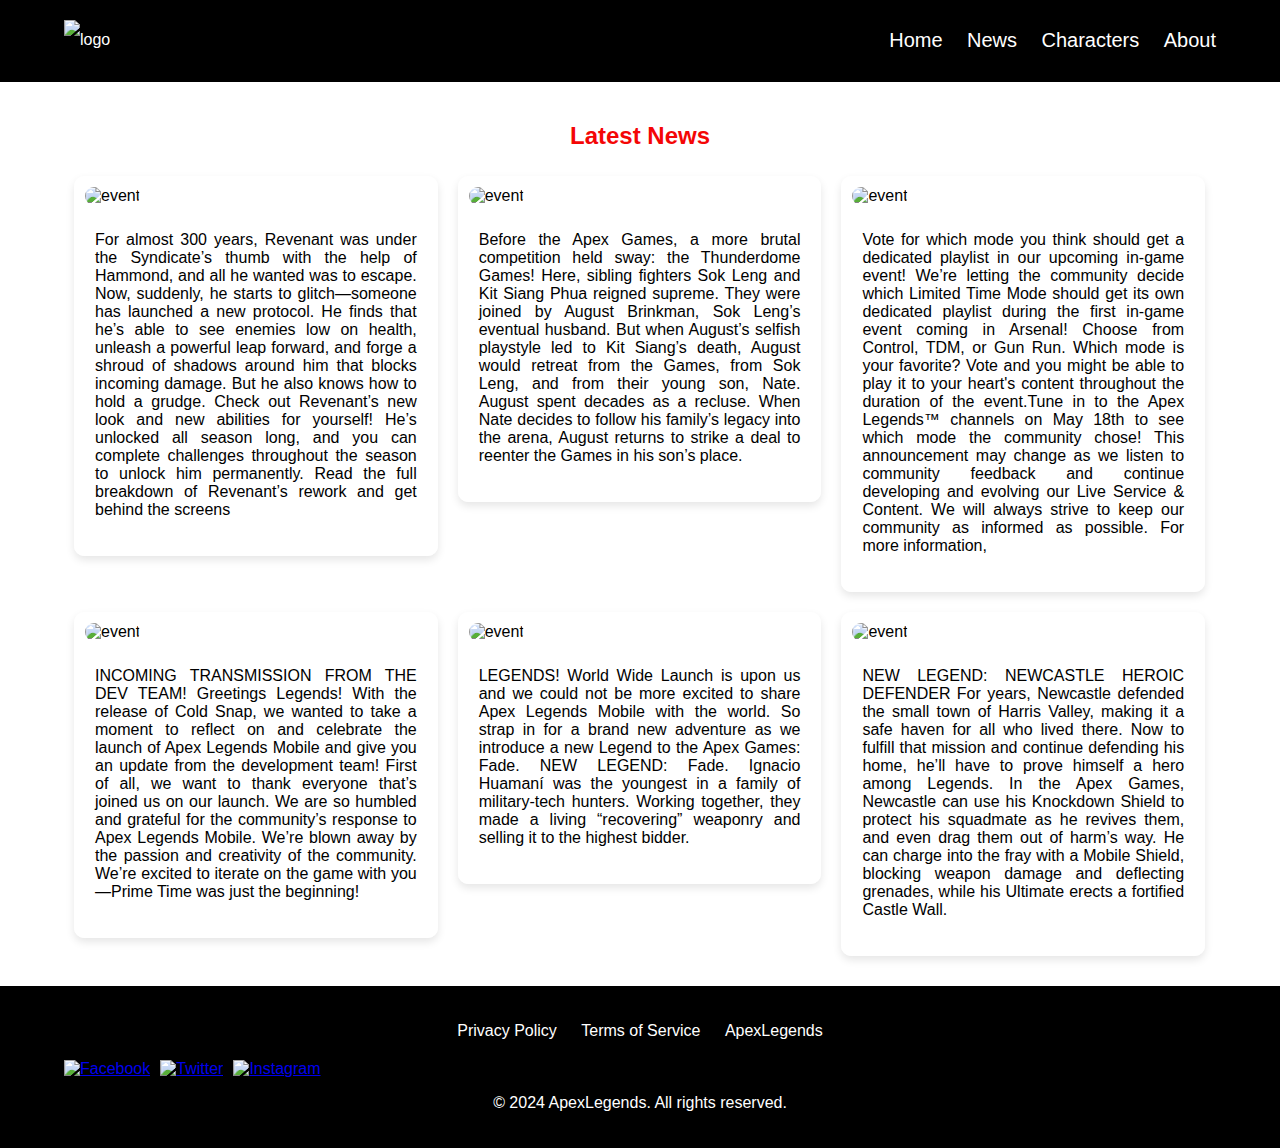
==== page2.html @ f3a924d4 "Add files via upload" ====
<!DOCTYPE html>
<html lang="en">
<head>
    <meta charset="UTF-8">
    <meta name="viewport" content="width=device-width, initial-scale=1.0">
    <title>News</title>
    <link rel="stylesheet" href="page2.css">
</head>
<body>
    <header>
        <div class="container">
            <div class="logo">
                <a href="index.html"></a>
                    <img src="./pics/logo.png" alt="logo" class="logo-image"> 
            </div> 
             <nav>
                <ul>
                    <li><a href="index.html">Home</a></li>
                <li><a href="page2.html">News</a></li>
                <li><a href="page3.html">Characters</a></li>
                <li><a href="page4.html">About</a></li>
                </ul>
            </nav>
            <div class="clear"></div> 
        </div>
    </header>

    <main>
      
        </section>

        <section class="sections">
            <!-- Unique Sections -->
            
                
                

            </div>
            <div>
                

            </div>
            <div class="container">
                <!-- Section 1 -->
                <h1> Latest News</h1>

                <!-- Container 1 -->
                <div class="container2">
                    <img src="./pics/box1.jpeg" alt="event" class="event-img">
                    <p class="maintext">For almost 300 years, Revenant was under the Syndicate’s thumb with the help of Hammond, and all he wanted was to escape. Now, suddenly, he starts to glitch—someone has launched a new protocol. He finds that he’s able to see enemies low on health, unleash a powerful leap forward, and forge a shroud of shadows around him that blocks incoming damage. But he also knows how to hold a grudge. 

                        Check out Revenant’s new look and new abilities for yourself! He’s unlocked all season long, and you can complete challenges throughout the season to unlock him permanently. Read the full breakdown of Revenant’s rework and get behind the screens
                    </p>
                </div>

                <!-- Container 2 -->
                
                <div class="container2">
                    <img src="./pics/box2.jpeg" alt="event" class="event-img3">
                    <p class="maintext3">Before the Apex Games, a more brutal competition held sway: the Thunderdome Games! Here, sibling fighters Sok Leng and Kit Siang Phua reigned supreme. They were joined by August Brinkman, Sok Leng’s eventual husband. But when August’s selfish playstyle led to Kit Siang’s death, August would retreat from the Games, from Sok Leng, and from their young son, Nate.

                        August spent decades as a recluse. When Nate decides to follow his family’s legacy into the arena, August returns to strike a deal to reenter the Games in his son’s place.</p>
                </div>


                <!-- Container 3 -->
                <div class="container2">
                    <img src="./pics/box3.jpeg" alt="event" class="event-img2">

                    <p class="maintext2"> Vote for which mode you think should get a dedicated playlist in our upcoming in-game event! We’re letting the community decide which Limited Time Mode should get its own dedicated playlist during the first in-game event coming in Arsenal! Choose from Control, TDM, or Gun Run. Which mode is your favorite? Vote and you might be able to play it to your heart's content throughout the duration of the event.Tune in to the Apex Legends™ channels on May 18th to see which mode the community chose! 
                        This announcement may change as we listen to community feedback and continue developing and evolving our Live Service & Content. We will always strive to keep our community as informed as possible. For more information,
                    </p>
                </div>

                 <!-- Container 4 -->
                 <div class="container2">
                    <img src="./pics/box4.png" alt="event" class="event-img2">

                    <p class="maintext2">INCOMING TRANSMISSION FROM THE DEV TEAM!
                        Greetings Legends! 
                        
                        With the release of Cold Snap, we wanted to take a moment to reflect on and celebrate the launch of Apex Legends Mobile and give you an update from the development team!
                        
                        First of all, we want to thank everyone that’s joined us on our launch. We are so humbled and grateful for  the community’s response to Apex Legends Mobile.  We’re blown away by the passion and creativity of the community. We’re excited to iterate on the game with you—Prime Time was just the beginning! 
                        
                         </p>
                </div>

                 <!-- Container 5 -->
                 <div class="container2">
                    <img src="./pics/box5.png" alt="event" class="event-img2">

                    <p class="maintext2">
                        LEGENDS!
World Wide Launch is upon us and we could not be more excited to share Apex Legends Mobile with the world. So strap in for a brand new adventure as we introduce a new Legend to the Apex Games: Fade.

NEW LEGEND:
Fade.
Ignacio Huamaní was the youngest in a family of military-tech hunters. Working together, they made a living “recovering” weaponry and selling it to the highest bidder. 
 </p>
                </div>
                 <!-- Container 6 -->
                 <div class="container2">
                    <img src="./pics/box6.jpeg" alt="event" class="event-img2">

                    <p class="maintext2">NEW LEGEND: NEWCASTLE
                        HEROIC DEFENDER
                        For years, Newcastle defended the small town of Harris Valley, making it a safe haven for all who lived there. Now to fulfill that mission and continue defending his home, he’ll have to prove himself a hero among Legends. In the Apex Games, Newcastle can use his Knockdown Shield to protect his squadmate as he revives them, and even drag them out of harm’s way. He can charge into the fray with a Mobile Shield, blocking weapon damage and deflecting grenades, while his Ultimate erects a fortified Castle Wall. </p>
                </div>

              
                    </div>
                </div>
            </div>
        </section>
    </main>

    <footer>
        <div class="container">
            <div class="footer-links">
                <ul>
                    <li><a href="#">Privacy Policy</a></li>
                    <li><a href="#">Terms of Service</a></li>
                    <li><a href="https://www.ea.com/en-ca/games/apex-legends">ApexLegends</a></li>
                </ul>
            </div>
            <div class="social-icons">
                <a href="https://www.facebook.com/playapex/"><img src="./pics/facebook.png" alt="Facebook"></a>
                <a href="https://twitter.com/playapex?lang=en"><img src="./pics/twitter.png" alt="Twitter"></a>
                <a href="https://www.instagram.com/apexlegendsgame/?hl=en"><img src="./pics/insta.png" alt="Instagram"></a>
            </div>
            <p>&copy; 2024 ApexLegends. All rights reserved.</p>
        </div>
    </footer>
</body>
</html>
---- page2.css ----
/* Global Styles */
body {
    font-family: Arial, sans-serif;
    margin: 0;
    padding: 0;
    background-color: #ffffff;
}

h1 {
    color: rgb(244, 6, 6);
    font-size: 24px;
    font-family: Arial, sans-serif;
    text-align: center;
    margin-top: 20px;
}

.container {
    width: 90%;
    margin: 0 auto;
}

.img {
    width: 100%;
    height: auto;
}

header {
    background-color: #000000;
    color: #fff;
    padding: 20px 0;
    overflow: hidden;
}

.logo {
    float: left;
    line-height: 40px;
}

.logo-image {
    width: 50px;
    height: auto;
}

nav {
    float: right;
    line-height: 40px;
}

nav ul {
    list-style: none;
    margin: 0;
    padding: 0;
}

nav ul li {
    display: inline-block;
    margin-left: 20px;
}

nav ul li:first-child {
    margin-left: 0;
}

nav ul li a {
    color: #fff;
    text-decoration: none;
    font-size: 20px;
}

main {
    padding: 20px 0;
}

.featured {
    margin-bottom: 20px;
}

.sections {
    display: flex;
    flex-wrap: wrap;
    justify-content: space-between;
}

.section {
    width: 48%;
    margin-bottom: 20px;
}

.section:nth-child(odd) {
    clear: both;
}

.section h1 {
    margin-bottom: 10px;
}

footer {
    background-color: #000000;
    color: #fff;
    padding: 20px 0;
    text-align: center;
}

.footer-links ul {
    list-style: none;
    padding: 0;
    margin-bottom: 20px;
}

.footer-links ul li {
    display: inline-block;
    margin-right: 20px;
}

.footer-links ul li:last-child {
    margin-right: 0;
}

.footer-links ul li a {
    color: #fff;
    text-decoration: none;
}

.social-icons a {
    display: inline-block;
    margin-right: 10px;
}

.social-icons {
    display: flex;
    align-items: center;
}

.social-icons img {
    width: 30px;
    height: auto;
}

.clear {
    clear: both;
}

.container2 {
    width: calc(31.4% - 20px);
    margin: 10px;
    border: 1px solid #ffffff;
    border-radius: 10px;
    overflow: hidden;
    padding: 10px;
    box-shadow: 0 4px 8px rgba(0, 0, 0, 0.1);
    float: left;
}

@media screen and (max-width: 768px) {
    .container2 {
        width: calc(50% - 20px);
        margin: 10px;
    }

    .section {
        width: 100%;
    }
}

.event-img, .event-img2, .event-img3 {
    width: 100%;
    border-radius: 10px;
}

.maintext, .maintext2, .maintext3 {
    font-size: 16px;
    padding: 10px;
    text-align: justify;
}

p{
    fill: white;
}

.legends {
    width: 90%;
    margin: auto;
    max-width: 1200px;
    display: flex;
    justify-content: center;
    align-items: center;
    margin-right: 40px;
}

.bt{
    width: 100%;
    margin-bottom: 20px;
}

/* Media Queries for Mobile Devices */
@media only screen and (max-width: 768px) {
    .container {
        width: 100%;
    }

    .logo {
        float: none;
        text-align: center;
    }

    nav {
        float: none;
        text-align: center;
        margin-top: 20px;
    }

    nav ul li {
        display: block;
        margin-left: 0;
    }

    .section {
        width: 90%;
    }

    .container2 {
        width: calc(100% - 20px);
        margin: 10px auto;
    }
}

/* Media Queries for Tablets */
@media only screen and (min-width: 768px) and (max-width: 1024px) {
    .container {
        width: 90%;
    }

    .section {
        width: 100%;
    }

    .container2 {
        width: calc(50% - 20px);
        margin: 10px;
    }
}
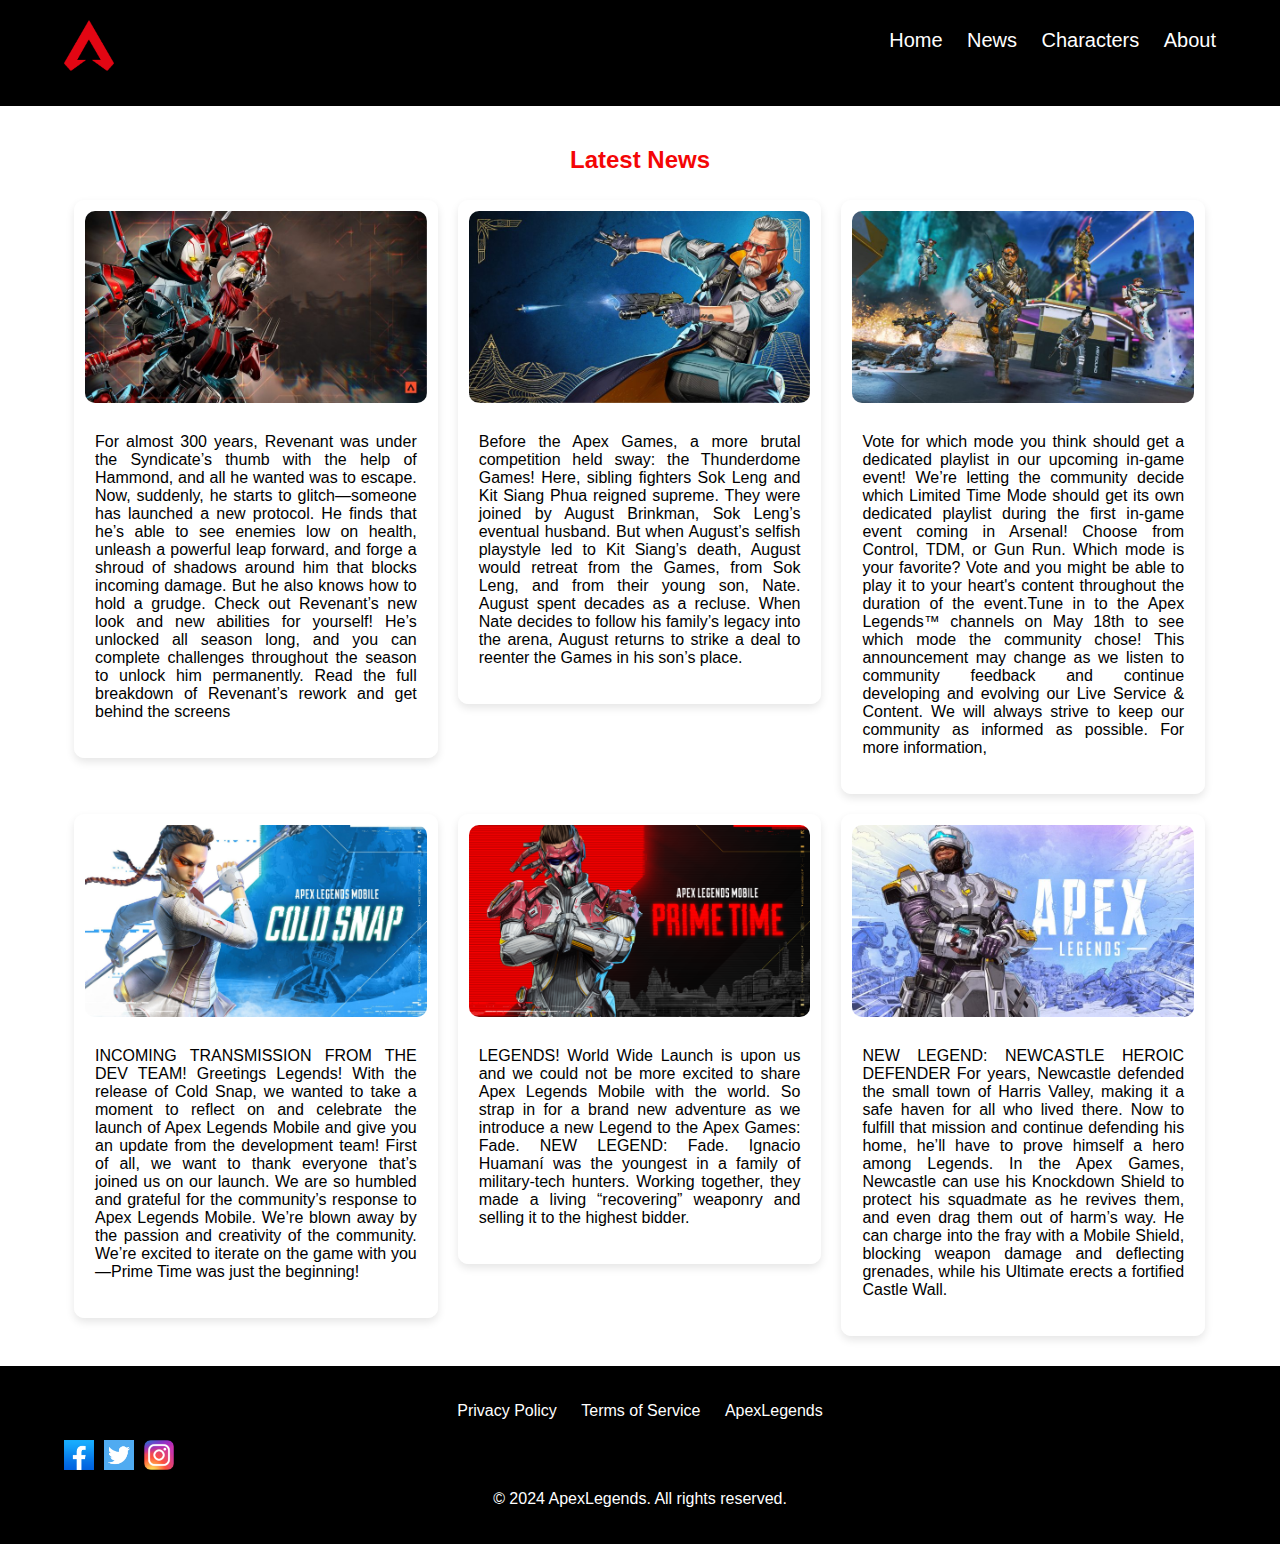
==== commit 0d020647: "Update page2.html" ====
--- a/page2.html
+++ b/page2.html
@@ -11,7 +11,7 @@
         <div class="container">
             <div class="logo">
                 <a href="index.html"></a>
-                    <img src="./pics/logo.png" alt="logo" class="logo-image"> 
+                    <img src="logo.png" alt="logo" class="logo-image"> 
             </div> 
              <nav>
                 <ul>
@@ -46,7 +46,7 @@
 
                 <!-- Container 1 -->
                 <div class="container2">
-                    <img src="./pics/box1.jpeg" alt="event" class="event-img">
+                    <img src="box1.jpeg" alt="event" class="event-img">
                     <p class="maintext">For almost 300 years, Revenant was under the Syndicate’s thumb with the help of Hammond, and all he wanted was to escape. Now, suddenly, he starts to glitch—someone has launched a new protocol. He finds that he’s able to see enemies low on health, unleash a powerful leap forward, and forge a shroud of shadows around him that blocks incoming damage. But he also knows how to hold a grudge. 
 
                         Check out Revenant’s new look and new abilities for yourself! He’s unlocked all season long, and you can complete challenges throughout the season to unlock him permanently. Read the full breakdown of Revenant’s rework and get behind the screens
@@ -56,7 +56,7 @@
                 <!-- Container 2 -->
                 
                 <div class="container2">
-                    <img src="./pics/box2.jpeg" alt="event" class="event-img3">
+                    <img src="box2.jpeg" alt="event" class="event-img3">
                     <p class="maintext3">Before the Apex Games, a more brutal competition held sway: the Thunderdome Games! Here, sibling fighters Sok Leng and Kit Siang Phua reigned supreme. They were joined by August Brinkman, Sok Leng’s eventual husband. But when August’s selfish playstyle led to Kit Siang’s death, August would retreat from the Games, from Sok Leng, and from their young son, Nate.
 
                         August spent decades as a recluse. When Nate decides to follow his family’s legacy into the arena, August returns to strike a deal to reenter the Games in his son’s place.</p>
@@ -65,7 +65,7 @@
 
                 <!-- Container 3 -->
                 <div class="container2">
-                    <img src="./pics/box3.jpeg" alt="event" class="event-img2">
+                    <img src="box3.jpeg" alt="event" class="event-img2">
 
                     <p class="maintext2"> Vote for which mode you think should get a dedicated playlist in our upcoming in-game event! We’re letting the community decide which Limited Time Mode should get its own dedicated playlist during the first in-game event coming in Arsenal! Choose from Control, TDM, or Gun Run. Which mode is your favorite? Vote and you might be able to play it to your heart's content throughout the duration of the event.Tune in to the Apex Legends™ channels on May 18th to see which mode the community chose! 
                         This announcement may change as we listen to community feedback and continue developing and evolving our Live Service & Content. We will always strive to keep our community as informed as possible. For more information,
@@ -74,7 +74,7 @@
 
                  <!-- Container 4 -->
                  <div class="container2">
-                    <img src="./pics/box4.png" alt="event" class="event-img2">
+                    <img src="box4.png" alt="event" class="event-img2">
 
                     <p class="maintext2">INCOMING TRANSMISSION FROM THE DEV TEAM!
                         Greetings Legends! 
@@ -88,7 +88,7 @@
 
                  <!-- Container 5 -->
                  <div class="container2">
-                    <img src="./pics/box5.png" alt="event" class="event-img2">
+                    <img src="box5.png" alt="event" class="event-img2">
 
                     <p class="maintext2">
                         LEGENDS!
@@ -101,7 +101,7 @@
                 </div>
                  <!-- Container 6 -->
                  <div class="container2">
-                    <img src="./pics/box6.jpeg" alt="event" class="event-img2">
+                    <img src="box6.jpeg" alt="event" class="event-img2">
 
                     <p class="maintext2">NEW LEGEND: NEWCASTLE
                         HEROIC DEFENDER
@@ -125,9 +125,9 @@
                 </ul>
             </div>
             <div class="social-icons">
-                <a href="https://www.facebook.com/playapex/"><img src="./pics/facebook.png" alt="Facebook"></a>
-                <a href="https://twitter.com/playapex?lang=en"><img src="./pics/twitter.png" alt="Twitter"></a>
-                <a href="https://www.instagram.com/apexlegendsgame/?hl=en"><img src="./pics/insta.png" alt="Instagram"></a>
+                <a href="https://www.facebook.com/playapex/"><img src="facebook.png" alt="Facebook"></a>
+                <a href="https://twitter.com/playapex?lang=en"><img src="twitter.png" alt="Twitter"></a>
+                <a href="https://www.instagram.com/apexlegendsgame/?hl=en"><img src="insta.png" alt="Instagram"></a>
             </div>
             <p>&copy; 2024 ApexLegends. All rights reserved.</p>
         </div>
